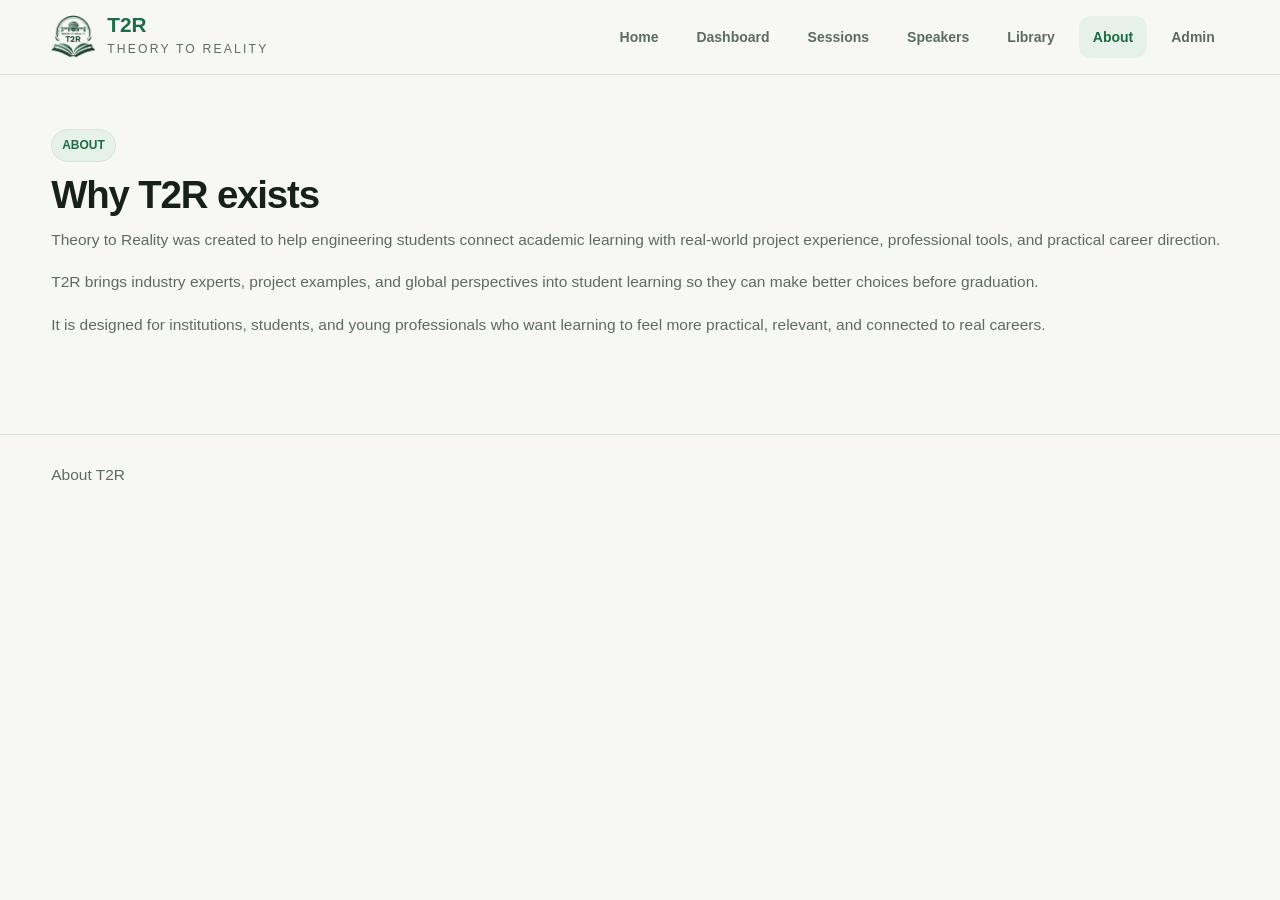
==== about.html @ 2ec97e1c "pradeep's update" ====
<!DOCTYPE html>
<html lang="en">
<head>
  <meta charset="UTF-8" />
  <meta name="viewport" content="width=device-width, initial-scale=1.0" />
  <title>T2R | About</title>
  <link rel="stylesheet" href="css/style.css" />
</head>
<body>
  <header class="site-header">
    <div class="container nav">
      <a href="index.html" class="brand">
        <img src="assets/logo.png" alt="T2R Logo" class="logo" />
        <div class="brand-text">
          <strong>T2R</strong>
          <span>Theory to Reality</span>
        </div>
      </a>

      <nav class="nav-links">
        <a href="index.html">Home</a>
        <a href="dashboard.html">Dashboard</a>
        <a href="sessions.html">Sessions</a>
        <a href="speakers.html">Speakers</a>
        <a href="library.html">Library</a>
        <a href="about.html">About</a>
        <a href="admin.html">Admin</a>
      </nav>
    </div>
  </header>

  <main class="page-section">
    <div class="container">
      <div class="section-label">About</div>
      <h1 class="section-title">Why T2R exists</h1>
      <p class="section-copy">
        Theory to Reality was created to help engineering students connect academic learning with real-world project experience, professional tools, and practical career direction.
      </p>
      <p class="section-copy">
        T2R brings industry experts, project examples, and global perspectives into student learning so they can make better choices before graduation.
      </p>
      <p class="section-copy">
        It is designed for institutions, students, and young professionals who want learning to feel more practical, relevant, and connected to real careers.
      </p>
    </div>
  </main>

  <footer class="footer">
    <div class="container">About T2R</div>
  </footer>

  <script src="js/script.js"></script>
</body>
</html>
---- css/style.css ----
:root {
  --bg: #f7f8f5;
  --surface: #ffffff;
  --surface-soft: #f1f5ef;
  --border: #d9e3d8;
  --text: #17211b;
  --text-soft: #5d6b62;
  --green: #1f6b43;
  --green-dark: #155235;
  --green-soft: #e5f1e9;
  --shadow: 0 8px 24px rgba(18, 39, 25, 0.06);
  --max: 1180px;
  --radius: 18px;
}

* {
  box-sizing: border-box;
}

html {
  scroll-behavior: smooth;
}

body {
  margin: 0;
  font-family: Inter, Arial, sans-serif;
  background: var(--bg);
  color: var(--text);
  font-size: 15.5px;
  line-height: 1.6;
}

a {
  text-decoration: none;
  color: inherit;
}

img {
  max-width: 100%;
  display: block;
}

.container {
  width: min(92%, var(--max));
  margin: 0 auto;
}

.site-header {
  position: sticky;
  top: 0;
  z-index: 100;
  background: rgba(247, 248, 245, 0.95);
  backdrop-filter: blur(10px);
  border-bottom: 1px solid var(--border);
}

.nav {
  min-height: 74px;
  display: flex;
  align-items: center;
  justify-content: space-between;
  gap: 20px;
}

.brand {
  display: flex;
  align-items: center;
  gap: 12px;
}

.logo {
  height: 44px;
  width: auto;
  object-fit: contain;
}

.brand-text strong {
  display: block;
  color: var(--green);
  font-size: 1.3rem;
  line-height: 1;
}

.brand-text span {
  display: block;
  color: var(--text-soft);
  font-size: 0.76rem;
  letter-spacing: 0.18em;
  text-transform: uppercase;
  margin-top: 4px;
}

.nav-links {
  display: flex;
  gap: 10px;
  flex-wrap: wrap;
}

.nav-links a {
  padding: 10px 14px;
  border-radius: 12px;
  color: var(--text-soft);
  font-size: 14px;
  font-weight: 600;
}

.nav-links a:hover,
.nav-links a.active {
  background: var(--green-soft);
  color: var(--green);
}

.page-section {
  padding: 54px 0;
}

.hero {
  padding: 42px 0 28px;
}

.hero-grid {
  display: grid;
  grid-template-columns: 1fr 1fr;
  gap: 34px;
  align-items: center;
}

.eyebrow {
  display: inline-block;
  background: var(--green-soft);
  color: var(--green);
  border: 1px solid var(--border);
  padding: 6px 12px;
  border-radius: 999px;
  font-size: 12px;
  font-weight: 700;
  text-transform: uppercase;
  margin-bottom: 16px;
}

.hero h1 {
  font-size: clamp(2.3rem, 4vw, 3.8rem);
  line-height: 1.02;
  letter-spacing: -0.04em;
  margin: 0 0 16px;
}

.hero h1 .green {
  color: var(--green);
}

.hero p {
  color: var(--text-soft);
  max-width: 560px;
  margin: 0 0 18px;
}

.badges {
  display: flex;
  flex-wrap: wrap;
  gap: 10px;
  margin: 16px 0;
}

.badge {
  background: var(--surface);
  border: 1px solid var(--border);
  color: var(--text-soft);
  border-radius: 999px;
  padding: 7px 12px;
  font-size: 13px;
  box-shadow: var(--shadow);
}

.buttons {
  display: flex;
  gap: 12px;
  flex-wrap: wrap;
  margin-top: 12px;
}

.btn {
  display: inline-flex;
  align-items: center;
  justify-content: center;
  padding: 12px 18px;
  border-radius: 12px;
  font-size: 14px;
  font-weight: 700;
  border: 1px solid transparent;
}

.btn-primary {
  background: var(--green);
  color: white;
}

.btn-primary:hover {
  background: var(--green-dark);
}

.btn-secondary {
  background: var(--surface);
  color: var(--text);
  border-color: var(--border);
}

.card {
  background: var(--surface);
  border: 1px solid var(--border);
  border-radius: var(--radius);
  box-shadow: var(--shadow);
}

.hero-card {
  overflow: hidden;
}

.hero-image {
  position: relative;
  aspect-ratio: 1.2 / 0.82;
  background-size: cover;
  background-position: center;
}

.hero-overlay {
  position: absolute;
  left: 16px;
  right: 16px;
  bottom: 14px;
  padding: 12px 14px;
  border-radius: 14px;
  background: rgba(255,255,255,0.28);
  border: 1px solid rgba(255,255,255,0.55);
  backdrop-filter: blur(10px);
  color: white;
}

.section-label {
  display: inline-block;
  background: var(--green-soft);
  color: var(--green);
  border: 1px solid var(--border);
  border-radius: 999px;
  padding: 6px 10px;
  font-size: 12px;
  font-weight: 800;
  text-transform: uppercase;
  margin-bottom: 12px;
}

.section-title {
  font-size: clamp(1.8rem, 3vw, 2.8rem);
  line-height: 1.08;
  letter-spacing: -0.03em;
  margin: 0 0 12px;
}

.section-copy {
  color: var(--text-soft);
  margin: 0 0 18px;
}

.grid-2 {
  display: grid;
  grid-template-columns: 1fr 1fr;
  gap: 22px;
}

.grid-3 {
  display: grid;
  grid-template-columns: repeat(3, 1fr);
  gap: 18px;
}

.info-card,
.process-card,
.speaker-card,
.resource-card {
  padding: 20px;
}

.process-card {
  display: grid;
  grid-template-columns: 60px 1fr;
  gap: 14px;
}

.process-no {
  font-size: 1.9rem;
  font-weight: 800;
  color: #c8d6cb;
}

.footer {
  padding: 28px 0 44px;
  border-top: 1px solid var(--border);
  color: var(--text-soft);
  margin-top: 24px;
}

@media (max-width: 900px) {
  .hero-grid,
  .grid-2,
  .grid-3 {
    grid-template-columns: 1fr;
  }

  .nav {
    flex-direction: column;
    align-items: flex-start;
    padding: 12px 0;
  }

  .nav-links {
    width: 100%;
  }
}
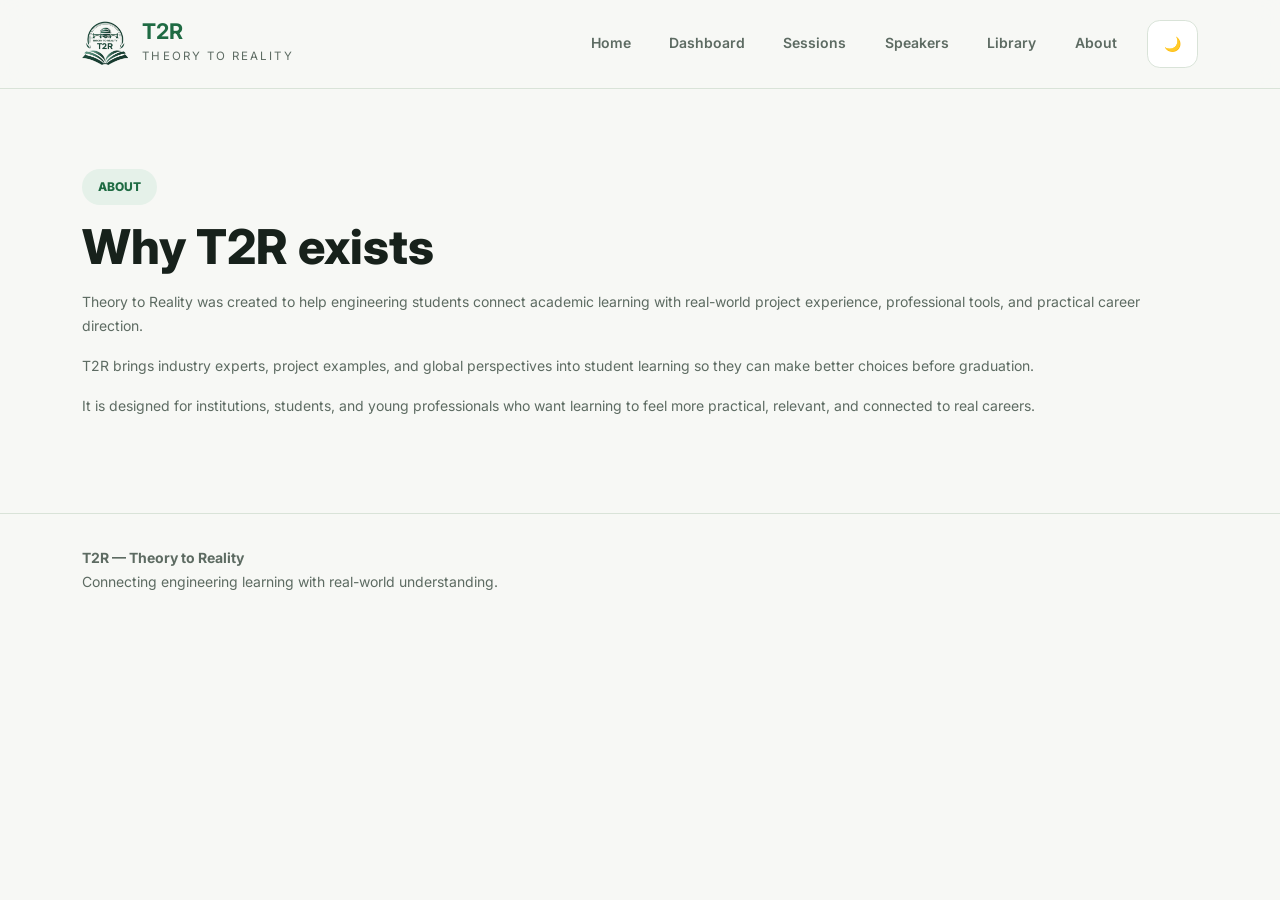
==== commit c90b6fd4: "added bootstrap and dark mode" ====
--- a/about.html
+++ b/about.html
@@ -1,54 +1,87 @@
 <!DOCTYPE html>
 <html lang="en">
+
 <head>
+
   <meta charset="UTF-8" />
-  <meta name="viewport" content="width=device-width, initial-scale=1.0" />
+
+  <meta
+    name="viewport"
+    content="width=device-width, initial-scale=1.0"
+  />
+
   <title>T2R | About</title>
+
+  <!-- Bootstrap -->
+  <link
+    href="https://cdn.jsdelivr.net/npm/bootstrap@5.3.3/dist/css/bootstrap.min.css"
+    rel="stylesheet"
+  />
+
+  <!-- Fonts -->
+  <link
+    href="https://fonts.googleapis.com/css2?family=Inter:wght@400;500;600;700;800&display=swap"
+    rel="stylesheet"
+  />
+
+  <!-- CSS -->
   <link rel="stylesheet" href="css/style.css" />
+
 </head>
+
 <body>
-  <header class="site-header">
-    <div class="container nav">
-      <a href="index.html" class="brand">
-        <img src="assets/logo.png" alt="T2R Logo" class="logo" />
-        <div class="brand-text">
-          <strong>T2R</strong>
-          <span>Theory to Reality</span>
-        </div>
-      </a>
 
-      <nav class="nav-links">
-        <a href="index.html">Home</a>
-        <a href="dashboard.html">Dashboard</a>
-        <a href="sessions.html">Sessions</a>
-        <a href="speakers.html">Speakers</a>
-        <a href="library.html">Library</a>
-        <a href="about.html">About</a>
-        <a href="admin.html">Admin</a>
-      </nav>
+  <!-- HEADER -->
+  <div id="header-placeholder"></div>
+
+  <!-- CONTENT -->
+  <main class="page-section">
+
+    <div class="container">
+
+      <div class="section-label">
+        About
+      </div>
+
+      <h1 class="section-title">
+        Why T2R exists
+      </h1>
+
+      <p class="section-copy">
+        Theory to Reality was created to help engineering
+        students connect academic learning with real-world
+        project experience, professional tools,
+        and practical career direction.
+      </p>
+
+      <p class="section-copy">
+        T2R brings industry experts, project examples,
+        and global perspectives into student learning
+        so they can make better choices before graduation.
+      </p>
+
+      <p class="section-copy">
+        It is designed for institutions, students,
+        and young professionals who want learning
+        to feel more practical, relevant,
+        and connected to real careers.
+      </p>
+
     </div>
-  </header>
 
-  <main class="page-section">
-    <div class="container">
-      <div class="section-label">About</div>
-      <h1 class="section-title">Why T2R exists</h1>
-      <p class="section-copy">
-        Theory to Reality was created to help engineering students connect academic learning with real-world project experience, professional tools, and practical career direction.
-      </p>
-      <p class="section-copy">
-        T2R brings industry experts, project examples, and global perspectives into student learning so they can make better choices before graduation.
-      </p>
-      <p class="section-copy">
-        It is designed for institutions, students, and young professionals who want learning to feel more practical, relevant, and connected to real careers.
-      </p>
-    </div>
   </main>
 
-  <footer class="footer">
-    <div class="container">About T2R</div>
-  </footer>
+  <!-- FOOTER -->
+  <div id="footer-placeholder"></div>
 
+  <!-- Bootstrap -->
+  <script src="https://cdn.jsdelivr.net/npm/bootstrap@5.3.3/dist/js/bootstrap.bundle.min.js"></script>
+
+  <!-- INCLUDE COMPONENTS -->
+  <script src="js/include.js"></script>
+
+  <!-- MAIN JS -->
   <script src="js/script.js"></script>
+
 </body>
-</html>
+</html>
--- a/css/style.css
+++ b/css/style.css
@@ -1,17 +1,43 @@
 :root {
+
   --bg: #f7f8f5;
   --surface: #ffffff;
   --surface-soft: #f1f5ef;
+
   --border: #d9e3d8;
+
   --text: #17211b;
   --text-soft: #5d6b62;
+
   --green: #1f6b43;
   --green-dark: #155235;
+
   --green-soft: #e5f1e9;
-  --shadow: 0 8px 24px rgba(18, 39, 25, 0.06);
-  --max: 1180px;
-  --radius: 18px;
-}
+
+  --shadow: 0 10px 30px rgba(18, 39, 25, 0.06);
+
+  --radius: 1.25rem;
+}
+
+/* DARK MODE */
+
+body.dark-mode {
+
+  --bg: #0f1411;
+  --surface: #17201a;
+  --surface-soft: #1e2a22;
+
+  --border: #26352b;
+
+  --text: #f3f5f2;
+  --text-soft: #a7b1aa;
+
+  --green-soft: #1e3a29;
+
+  --shadow: 0 10px 30px rgba(0,0,0,0.25);
+}
+
+/* GLOBAL */
 
 * {
   box-sizing: border-box;
@@ -22,17 +48,26 @@
 }
 
 body {
+
   margin: 0;
-  font-family: Inter, Arial, sans-serif;
+
+  font-family: "Inter", sans-serif;
+
   background: var(--bg);
+
   color: var(--text);
-  font-size: 15.5px;
-  line-height: 1.6;
+
+  line-height: 1.7;
+
+  font-size: clamp(14px, 1vw, 16px);
+
+  transition:
+    background 0.3s ease,
+    color 0.3s ease;
 }
 
 a {
   text-decoration: none;
-  color: inherit;
 }
 
 img {
@@ -40,279 +75,383 @@
   display: block;
 }
 
-.container {
-  width: min(92%, var(--max));
-  margin: 0 auto;
-}
+/* HEADER */
 
 .site-header {
+
   position: sticky;
+
   top: 0;
-  z-index: 100;
-  background: rgba(247, 248, 245, 0.95);
+
+  z-index: 1000;
+
+  backdrop-filter: blur(12px);
+
+  background: rgba(247,248,245,0.9);
+
+  border-bottom: 1px solid var(--border);
+}
+
+body.dark-mode .site-header {
+  background: rgba(15,20,17,0.85);
+}
+
+.navbar {
+  padding: 1rem 0;
+}
+
+.brand {
+
+  display: flex;
+
+  align-items: center;
+
+  gap: 0.9rem;
+}
+
+.logo {
+  height: 46px;
+}
+
+.brand-text strong {
+
+  display: block;
+
+  color: var(--green);
+
+  font-size: 1.35rem;
+
+  line-height: 1;
+}
+
+.brand-text span {
+
+  display: block;
+
+  font-size: 0.72rem;
+
+  text-transform: uppercase;
+
+  letter-spacing: 0.18em;
+
+  color: var(--text-soft);
+
+  margin-top: 0.3rem;
+}
+
+/* NAV */
+
+.nav-links {
+  gap: 0.4rem;
+}
+
+.nav-link {
+
+  color: var(--text-soft);
+
+  font-weight: 600;
+
+  border-radius: 0.8rem;
+
+  padding: 0.7rem 1rem !important;
+
+  transition: 0.25s ease;
+}
+
+.nav-link:hover,
+.nav-link.active {
+
+  background: var(--green-soft);
+
+  color: var(--green) !important;
+}
+
+/* THEME BUTTON */
+
+.theme-btn {
+
+  border: none;
+
+  background: var(--surface);
+
+  color: var(--text);
+
+  border-radius: 0.8rem;
+
+  padding: 0.7rem 1rem;
+
+  margin-left: 0.5rem;
+
+  cursor: pointer;
+
+  border: 1px solid var(--border);
+}
+
+/* HERO */
+
+.hero-section {
+  padding: 5rem 0;
+}
+
+.eyebrow {
+
+  display: inline-block;
+
+  background: var(--green-soft);
+
+  color: var(--green);
+
+  border-radius: 999px;
+
+  padding: 0.5rem 1rem;
+
+  font-size: 0.75rem;
+
+  font-weight: 700;
+
+  text-transform: uppercase;
+
+  margin-bottom: 1.2rem;
+}
+
+.hero-title {
+
+  font-size: clamp(2.3rem, 5vw, 5rem);
+
+  line-height: 1.05;
+
+  letter-spacing: -0.04em;
+
+  margin-bottom: 1.4rem;
+
+  font-weight: 800;
+}
+
+.hero-title span {
+  color: var(--green);
+}
+
+.hero-text {
+
+  color: var(--text-soft);
+
+  max-width: 38rem;
+
+  margin-bottom: 1.6rem;
+}
+
+/* BADGES */
+
+.badges {
+
+  display: flex;
+
+  flex-wrap: wrap;
+
+  gap: 0.8rem;
+
+  margin-bottom: 1.4rem;
+}
+
+.badge-custom {
+
+  background: var(--surface);
+
+  border: 1px solid var(--border);
+
+  padding: 0.6rem 1rem;
+
+  border-radius: 999px;
+
+  color: var(--text-soft);
+
+  box-shadow: var(--shadow);
+}
+
+/* BUTTONS */
+
+.hero-buttons {
+
+  display: flex;
+
+  flex-wrap: wrap;
+
+  gap: 1rem;
+}
+
+.btn-custom {
+
+  padding: 0.9rem 1.3rem;
+
+  border-radius: 0.9rem;
+
+  font-weight: 700;
+}
+
+/* HERO CARD */
+
+.hero-card {
+
+  overflow: hidden;
+
+  border-radius: var(--radius);
+
+  background: var(--surface);
+
+  box-shadow: var(--shadow);
+
+  border: 1px solid var(--border);
+}
+
+.hero-image {
+
+  min-height: 420px;
+
+  background-size: cover;
+
+  background-position: center;
+
+  position: relative;
+}
+
+.hero-overlay {
+
+  position: absolute;
+
+  left: 1rem;
+
+  right: 1rem;
+
+  bottom: 1rem;
+
+  background: rgba(255,255,255,0.25);
+
+  border: 1px solid rgba(255,255,255,0.4);
+
   backdrop-filter: blur(10px);
-  border-bottom: 1px solid var(--border);
-}
-
-.nav {
-  min-height: 74px;
+
+  color: white;
+
+  padding: 1rem;
+
+  border-radius: 1rem;
+}
+
+/* SECTIONS */
+
+.page-section {
+  padding: 5rem 0;
+}
+
+.section-label {
+
+  display: inline-block;
+
+  background: var(--green-soft);
+
+  color: var(--green);
+
+  padding: 0.5rem 1rem;
+
+  border-radius: 999px;
+
+  text-transform: uppercase;
+
+  font-size: 0.75rem;
+
+  font-weight: 800;
+
+  margin-bottom: 1rem;
+}
+
+.section-title {
+
+  font-size: clamp(1.8rem, 4vw, 3rem);
+
+  line-height: 1.1;
+
+  margin-bottom: 1rem;
+
+  font-weight: 800;
+}
+
+.section-copy {
+
+  color: var(--text-soft);
+
+  margin-bottom: 1rem;
+}
+
+/* CARDS */
+
+.card-custom {
+
+  background: var(--surface);
+
+  border: 1px solid var(--border);
+
+  border-radius: var(--radius);
+
+  padding: 1.4rem;
+
+  box-shadow: var(--shadow);
+
+  margin-bottom: 1rem;
+}
+
+.process-card {
+
   display: flex;
-  align-items: center;
-  justify-content: space-between;
-  gap: 20px;
-}
-
-.brand {
-  display: flex;
-  align-items: center;
-  gap: 12px;
-}
-
-.logo {
-  height: 44px;
-  width: auto;
-  object-fit: contain;
-}
-
-.brand-text strong {
-  display: block;
-  color: var(--green);
-  font-size: 1.3rem;
-  line-height: 1;
-}
-
-.brand-text span {
-  display: block;
-  color: var(--text-soft);
-  font-size: 0.76rem;
-  letter-spacing: 0.18em;
-  text-transform: uppercase;
-  margin-top: 4px;
-}
-
-.nav-links {
-  display: flex;
-  gap: 10px;
-  flex-wrap: wrap;
-}
-
-.nav-links a {
-  padding: 10px 14px;
-  border-radius: 12px;
-  color: var(--text-soft);
-  font-size: 14px;
-  font-weight: 600;
-}
-
-.nav-links a:hover,
-.nav-links a.active {
-  background: var(--green-soft);
-  color: var(--green);
-}
-
-.page-section {
-  padding: 54px 0;
-}
-
-.hero {
-  padding: 42px 0 28px;
-}
-
-.hero-grid {
-  display: grid;
-  grid-template-columns: 1fr 1fr;
-  gap: 34px;
-  align-items: center;
-}
-
-.eyebrow {
-  display: inline-block;
-  background: var(--green-soft);
-  color: var(--green);
-  border: 1px solid var(--border);
-  padding: 6px 12px;
-  border-radius: 999px;
-  font-size: 12px;
-  font-weight: 700;
-  text-transform: uppercase;
-  margin-bottom: 16px;
-}
-
-.hero h1 {
-  font-size: clamp(2.3rem, 4vw, 3.8rem);
-  line-height: 1.02;
-  letter-spacing: -0.04em;
-  margin: 0 0 16px;
-}
-
-.hero h1 .green {
-  color: var(--green);
-}
-
-.hero p {
-  color: var(--text-soft);
-  max-width: 560px;
-  margin: 0 0 18px;
-}
-
-.badges {
-  display: flex;
-  flex-wrap: wrap;
-  gap: 10px;
-  margin: 16px 0;
-}
-
-.badge {
-  background: var(--surface);
-  border: 1px solid var(--border);
-  color: var(--text-soft);
-  border-radius: 999px;
-  padding: 7px 12px;
-  font-size: 13px;
-  box-shadow: var(--shadow);
-}
-
-.buttons {
-  display: flex;
-  gap: 12px;
-  flex-wrap: wrap;
-  margin-top: 12px;
-}
-
-.btn {
-  display: inline-flex;
-  align-items: center;
-  justify-content: center;
-  padding: 12px 18px;
-  border-radius: 12px;
-  font-size: 14px;
-  font-weight: 700;
-  border: 1px solid transparent;
-}
-
-.btn-primary {
-  background: var(--green);
-  color: white;
-}
-
-.btn-primary:hover {
-  background: var(--green-dark);
-}
-
-.btn-secondary {
-  background: var(--surface);
-  color: var(--text);
-  border-color: var(--border);
-}
-
-.card {
-  background: var(--surface);
-  border: 1px solid var(--border);
-  border-radius: var(--radius);
-  box-shadow: var(--shadow);
-}
-
-.hero-card {
-  overflow: hidden;
-}
-
-.hero-image {
-  position: relative;
-  aspect-ratio: 1.2 / 0.82;
-  background-size: cover;
-  background-position: center;
-}
-
-.hero-overlay {
-  position: absolute;
-  left: 16px;
-  right: 16px;
-  bottom: 14px;
-  padding: 12px 14px;
-  border-radius: 14px;
-  background: rgba(255,255,255,0.28);
-  border: 1px solid rgba(255,255,255,0.55);
-  backdrop-filter: blur(10px);
-  color: white;
-}
-
-.section-label {
-  display: inline-block;
-  background: var(--green-soft);
-  color: var(--green);
-  border: 1px solid var(--border);
-  border-radius: 999px;
-  padding: 6px 10px;
-  font-size: 12px;
+
+  align-items: flex-start;
+
+  gap: 1rem;
+}
+
+.process-no {
+
+  font-size: 2rem;
+
   font-weight: 800;
-  text-transform: uppercase;
-  margin-bottom: 12px;
-}
-
-.section-title {
-  font-size: clamp(1.8rem, 3vw, 2.8rem);
-  line-height: 1.08;
-  letter-spacing: -0.03em;
-  margin: 0 0 12px;
-}
-
-.section-copy {
-  color: var(--text-soft);
-  margin: 0 0 18px;
-}
-
-.grid-2 {
-  display: grid;
-  grid-template-columns: 1fr 1fr;
-  gap: 22px;
-}
-
-.grid-3 {
-  display: grid;
-  grid-template-columns: repeat(3, 1fr);
-  gap: 18px;
-}
-
-.info-card,
-.process-card,
-.speaker-card,
-.resource-card {
-  padding: 20px;
-}
-
-.process-card {
-  display: grid;
-  grid-template-columns: 60px 1fr;
-  gap: 14px;
-}
-
-.process-no {
-  font-size: 1.9rem;
-  font-weight: 800;
+
   color: #c8d6cb;
-}
+
+  min-width: 50px;
+}
+
+/* FOOTER */
 
 .footer {
-  padding: 28px 0 44px;
+
   border-top: 1px solid var(--border);
-  color: var(--text-soft);
-  margin-top: 24px;
-}
-
-@media (max-width: 900px) {
-  .hero-grid,
-  .grid-2,
-  .grid-3 {
-    grid-template-columns: 1fr;
+
+  padding: 2rem 0 3rem;
+
+  color: var(--text-soft);
+}
+
+/* MOBILE */
+
+@media (max-width: 991px) {
+
+  .navbar-collapse {
+    margin-top: 1rem;
   }
 
-  .nav {
-    flex-direction: column;
-    align-items: flex-start;
-    padding: 12px 0;
+  .nav-links {
+    gap: 0.2rem;
   }
 
-  .nav-links {
-    width: 100%;
+  .theme-btn {
+    margin-top: 0.5rem;
+    width: fit-content;
   }
-}
+
+  .hero-section {
+    padding: 3rem 0;
+  }
+
+  .hero-image {
+    min-height: 320px;
+  }
+}
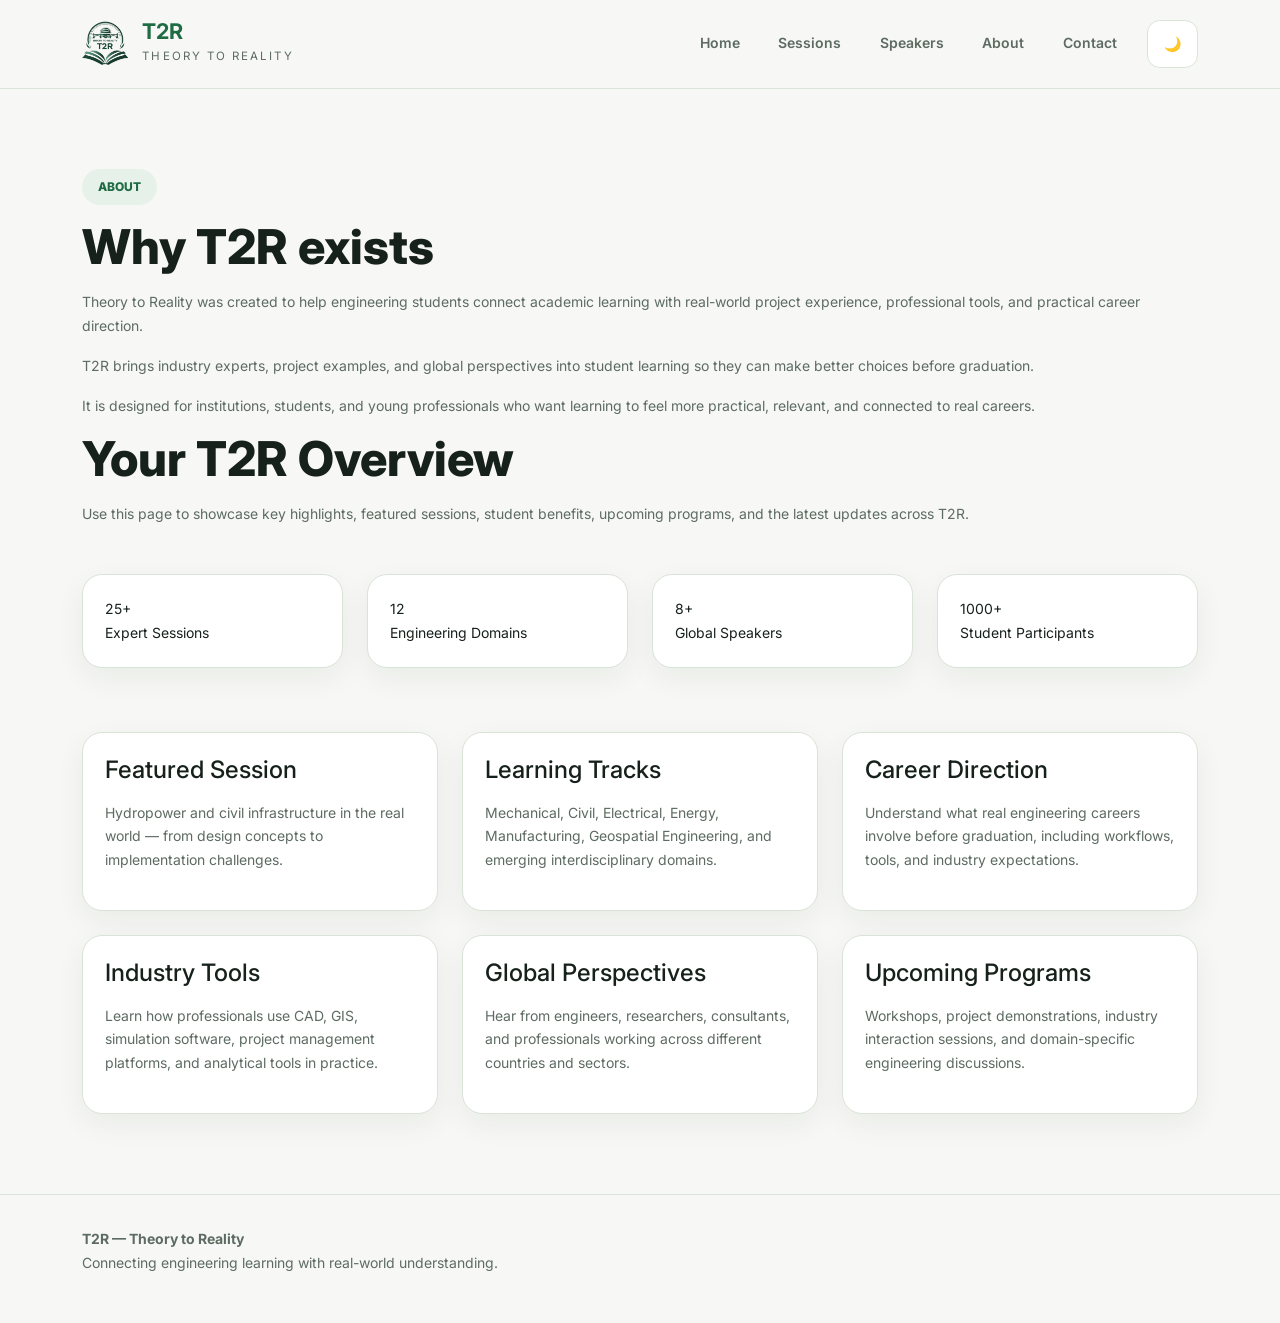
==== commit 72588af1: "added cotact form" ====
--- a/about.html
+++ b/about.html
@@ -68,7 +68,231 @@
       </p>
 
     </div>
-
+    <div class="container">
+
+      <!-- PAGE HEADER -->
+     <div class="mb-5">
+
+        <h1 class="section-title">
+          Your T2R Overview
+        </h1>
+
+        <p class="section-copy">
+
+          Use this page to showcase
+          key highlights, featured sessions,
+          student benefits, upcoming programs,
+          and the latest updates across T2R.
+
+        </p>
+
+      </div>
+
+      <!-- STATS -->
+      <div class="row g-4 mb-5">
+
+        <div class="col-md-6 col-xl-3">
+
+          <div class="card-custom dashboard-stat">
+
+            <div class="dashboard-number">
+              25+
+            </div>
+
+            <div class="dashboard-label">
+              Expert Sessions
+            </div>
+
+          </div>
+
+        </div>
+
+        <div class="col-md-6 col-xl-3">
+
+          <div class="card-custom dashboard-stat">
+
+            <div class="dashboard-number">
+              12
+            </div>
+
+            <div class="dashboard-label">
+              Engineering Domains
+            </div>
+
+          </div>
+
+        </div>
+
+        <div class="col-md-6 col-xl-3">
+
+          <div class="card-custom dashboard-stat">
+
+            <div class="dashboard-number">
+              8+
+            </div>
+
+            <div class="dashboard-label">
+              Global Speakers
+            </div>
+
+          </div>
+
+        </div>
+
+        <div class="col-md-6 col-xl-3">
+
+          <div class="card-custom dashboard-stat">
+
+            <div class="dashboard-number">
+              1000+
+            </div>
+
+            <div class="dashboard-label">
+              Student Participants
+            </div>
+
+          </div>
+
+        </div>
+
+      </div>
+
+      <!-- FEATURE CARDS -->
+      <div class="row g-4">
+
+        <!-- CARD -->
+        <div class="col-md-6 col-lg-4">
+
+          <div class="card-custom h-100">
+
+            <h4 class="mb-3">
+              Featured Session
+            </h4>
+
+            <p class="section-copy mb-0">
+
+              Hydropower and civil infrastructure
+              in the real world — from design
+              concepts to implementation challenges.
+
+            </p>
+
+          </div>
+
+        </div>
+
+        <!-- CARD -->
+        <div class="col-md-6 col-lg-4">
+
+          <div class="card-custom h-100">
+
+            <h4 class="mb-3">
+              Learning Tracks
+            </h4>
+
+            <p class="section-copy mb-0">
+
+              Mechanical, Civil, Electrical,
+              Energy, Manufacturing,
+              Geospatial Engineering,
+              and emerging interdisciplinary domains.
+
+            </p>
+
+          </div>
+
+        </div>
+
+        <!-- CARD -->
+        <div class="col-md-6 col-lg-4">
+
+          <div class="card-custom h-100">
+
+            <h4 class="mb-3">
+              Career Direction
+            </h4>
+
+            <p class="section-copy mb-0">
+
+              Understand what real engineering
+              careers involve before graduation,
+              including workflows, tools,
+              and industry expectations.
+
+            </p>
+
+          </div>
+
+        </div>
+
+        <!-- CARD -->
+        <div class="col-md-6 col-lg-4">
+
+          <div class="card-custom h-100">
+
+            <h4 class="mb-3">
+              Industry Tools
+            </h4>
+
+            <p class="section-copy mb-0">
+
+              Learn how professionals use
+              CAD, GIS, simulation software,
+              project management platforms,
+              and analytical tools in practice.
+
+            </p>
+
+          </div>
+
+        </div>
+
+        <!-- CARD -->
+        <div class="col-md-6 col-lg-4">
+
+          <div class="card-custom h-100">
+
+            <h4 class="mb-3">
+              Global Perspectives
+            </h4>
+
+            <p class="section-copy mb-0">
+
+              Hear from engineers,
+              researchers, consultants,
+              and professionals working
+              across different countries and sectors.
+
+            </p>
+
+          </div>
+
+        </div>
+
+        <!-- CARD -->
+        <div class="col-md-6 col-lg-4">
+
+          <div class="card-custom h-100">
+
+            <h4 class="mb-3">
+              Upcoming Programs
+            </h4>
+
+            <p class="section-copy mb-0">
+
+              Workshops, project demonstrations,
+              industry interaction sessions,
+              and domain-specific engineering discussions.
+
+            </p>
+
+          </div>
+
+        </div>
+
+      </div>
+
+    </div>
   </main>
 
   <!-- FOOTER -->
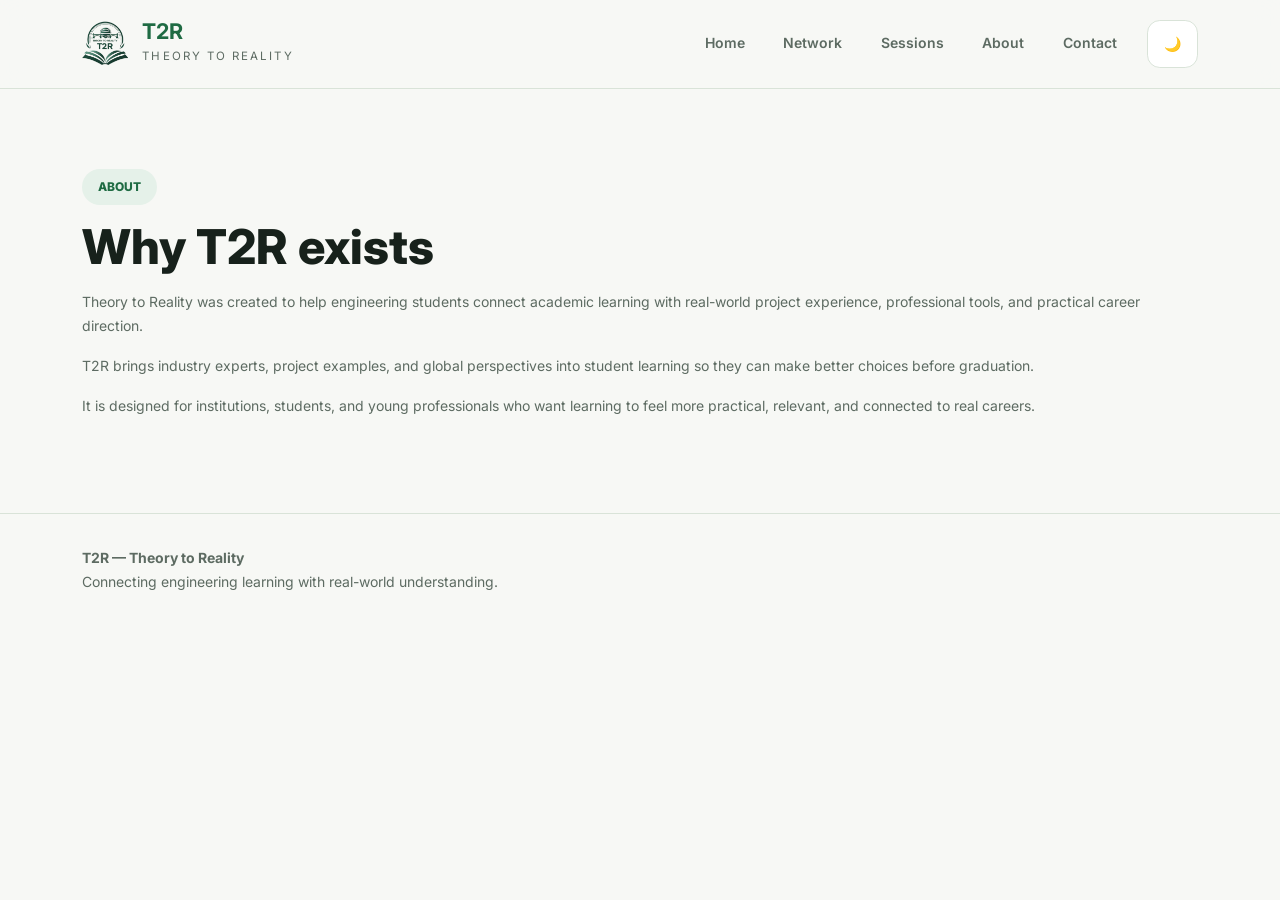
==== commit 601b6b50: "structural updates" ====
--- a/about.html
+++ b/about.html
@@ -68,231 +68,7 @@
       </p>
 
     </div>
-    <div class="container">
 
-      <!-- PAGE HEADER -->
-     <div class="mb-5">
-
-        <h1 class="section-title">
-          Your T2R Overview
-        </h1>
-
-        <p class="section-copy">
-
-          Use this page to showcase
-          key highlights, featured sessions,
-          student benefits, upcoming programs,
-          and the latest updates across T2R.
-
-        </p>
-
-      </div>
-
-      <!-- STATS -->
-      <div class="row g-4 mb-5">
-
-        <div class="col-md-6 col-xl-3">
-
-          <div class="card-custom dashboard-stat">
-
-            <div class="dashboard-number">
-              25+
-            </div>
-
-            <div class="dashboard-label">
-              Expert Sessions
-            </div>
-
-          </div>
-
-        </div>
-
-        <div class="col-md-6 col-xl-3">
-
-          <div class="card-custom dashboard-stat">
-
-            <div class="dashboard-number">
-              12
-            </div>
-
-            <div class="dashboard-label">
-              Engineering Domains
-            </div>
-
-          </div>
-
-        </div>
-
-        <div class="col-md-6 col-xl-3">
-
-          <div class="card-custom dashboard-stat">
-
-            <div class="dashboard-number">
-              8+
-            </div>
-
-            <div class="dashboard-label">
-              Global Speakers
-            </div>
-
-          </div>
-
-        </div>
-
-        <div class="col-md-6 col-xl-3">
-
-          <div class="card-custom dashboard-stat">
-
-            <div class="dashboard-number">
-              1000+
-            </div>
-
-            <div class="dashboard-label">
-              Student Participants
-            </div>
-
-          </div>
-
-        </div>
-
-      </div>
-
-      <!-- FEATURE CARDS -->
-      <div class="row g-4">
-
-        <!-- CARD -->
-        <div class="col-md-6 col-lg-4">
-
-          <div class="card-custom h-100">
-
-            <h4 class="mb-3">
-              Featured Session
-            </h4>
-
-            <p class="section-copy mb-0">
-
-              Hydropower and civil infrastructure
-              in the real world — from design
-              concepts to implementation challenges.
-
-            </p>
-
-          </div>
-
-        </div>
-
-        <!-- CARD -->
-        <div class="col-md-6 col-lg-4">
-
-          <div class="card-custom h-100">
-
-            <h4 class="mb-3">
-              Learning Tracks
-            </h4>
-
-            <p class="section-copy mb-0">
-
-              Mechanical, Civil, Electrical,
-              Energy, Manufacturing,
-              Geospatial Engineering,
-              and emerging interdisciplinary domains.
-
-            </p>
-
-          </div>
-
-        </div>
-
-        <!-- CARD -->
-        <div class="col-md-6 col-lg-4">
-
-          <div class="card-custom h-100">
-
-            <h4 class="mb-3">
-              Career Direction
-            </h4>
-
-            <p class="section-copy mb-0">
-
-              Understand what real engineering
-              careers involve before graduation,
-              including workflows, tools,
-              and industry expectations.
-
-            </p>
-
-          </div>
-
-        </div>
-
-        <!-- CARD -->
-        <div class="col-md-6 col-lg-4">
-
-          <div class="card-custom h-100">
-
-            <h4 class="mb-3">
-              Industry Tools
-            </h4>
-
-            <p class="section-copy mb-0">
-
-              Learn how professionals use
-              CAD, GIS, simulation software,
-              project management platforms,
-              and analytical tools in practice.
-
-            </p>
-
-          </div>
-
-        </div>
-
-        <!-- CARD -->
-        <div class="col-md-6 col-lg-4">
-
-          <div class="card-custom h-100">
-
-            <h4 class="mb-3">
-              Global Perspectives
-            </h4>
-
-            <p class="section-copy mb-0">
-
-              Hear from engineers,
-              researchers, consultants,
-              and professionals working
-              across different countries and sectors.
-
-            </p>
-
-          </div>
-
-        </div>
-
-        <!-- CARD -->
-        <div class="col-md-6 col-lg-4">
-
-          <div class="card-custom h-100">
-
-            <h4 class="mb-3">
-              Upcoming Programs
-            </h4>
-
-            <p class="section-copy mb-0">
-
-              Workshops, project demonstrations,
-              industry interaction sessions,
-              and domain-specific engineering discussions.
-
-            </p>
-
-          </div>
-
-        </div>
-
-      </div>
-
-    </div>
   </main>
 
   <!-- FOOTER -->
